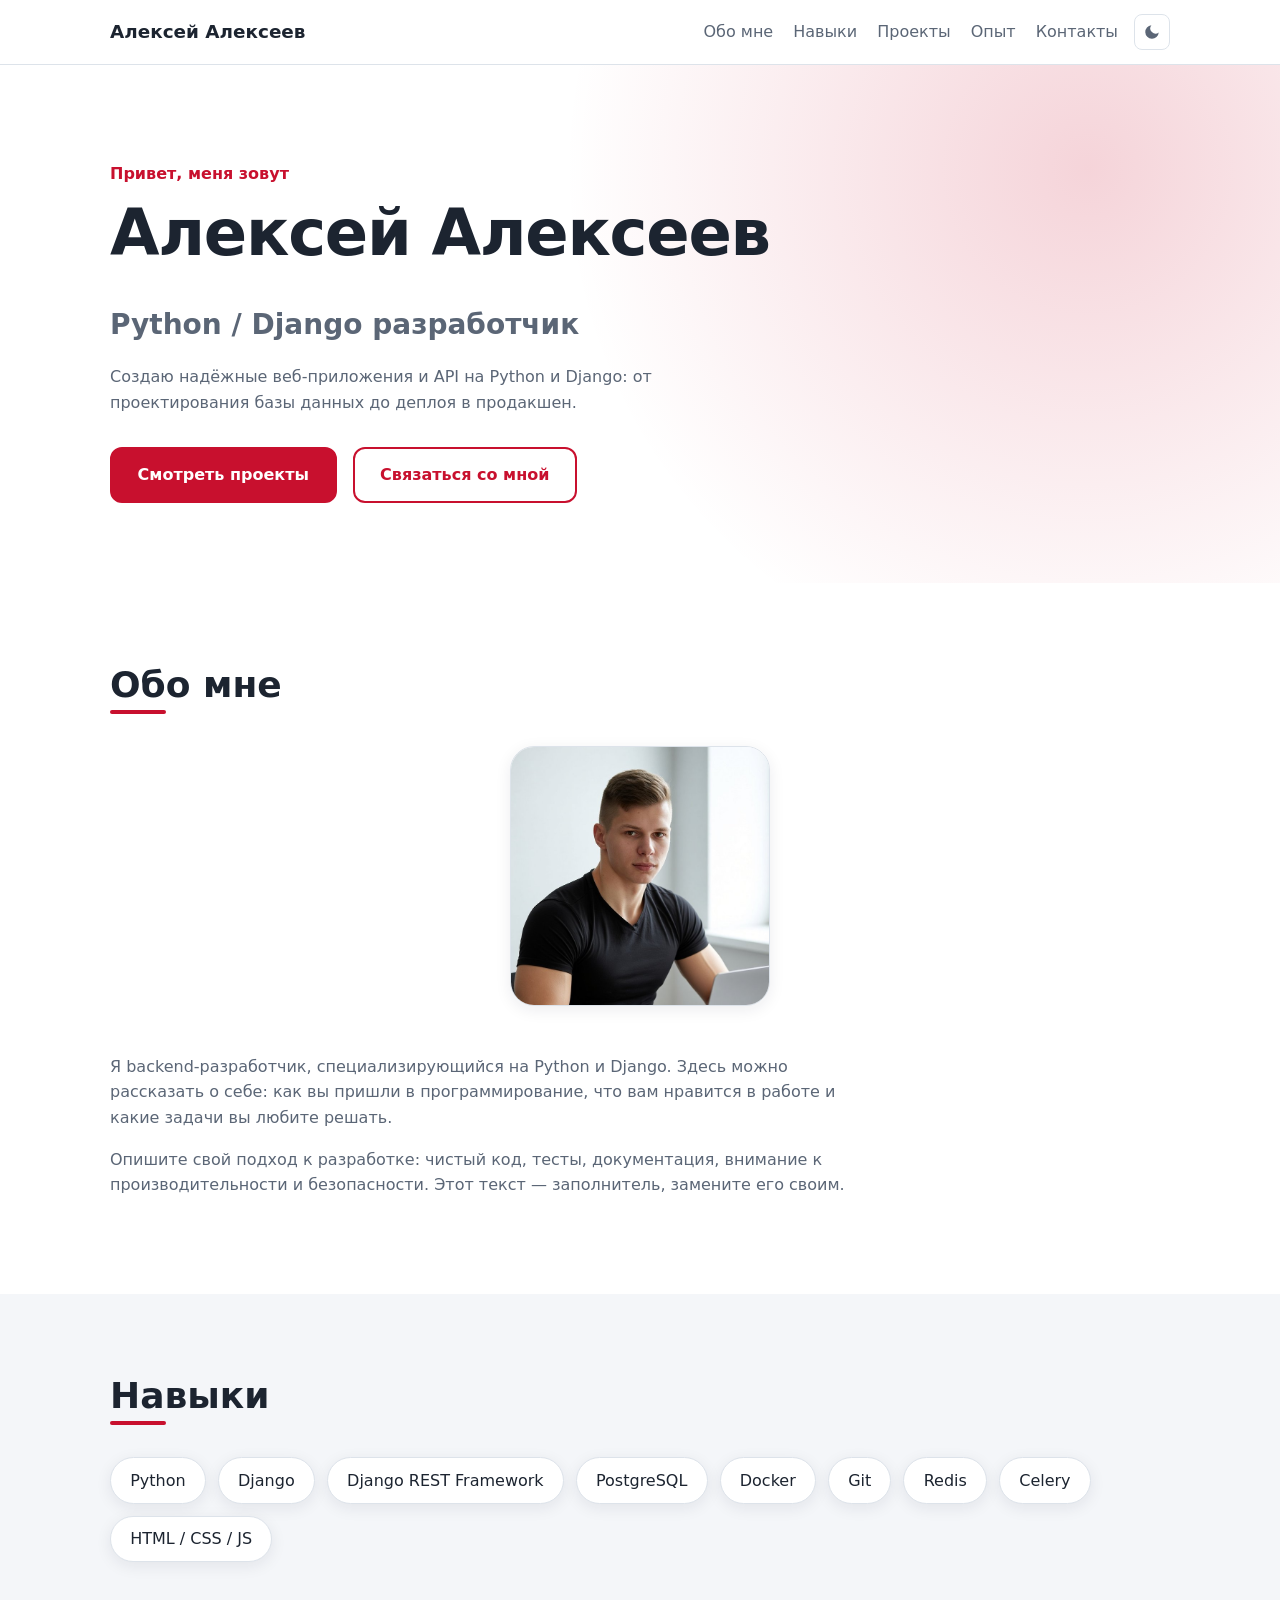
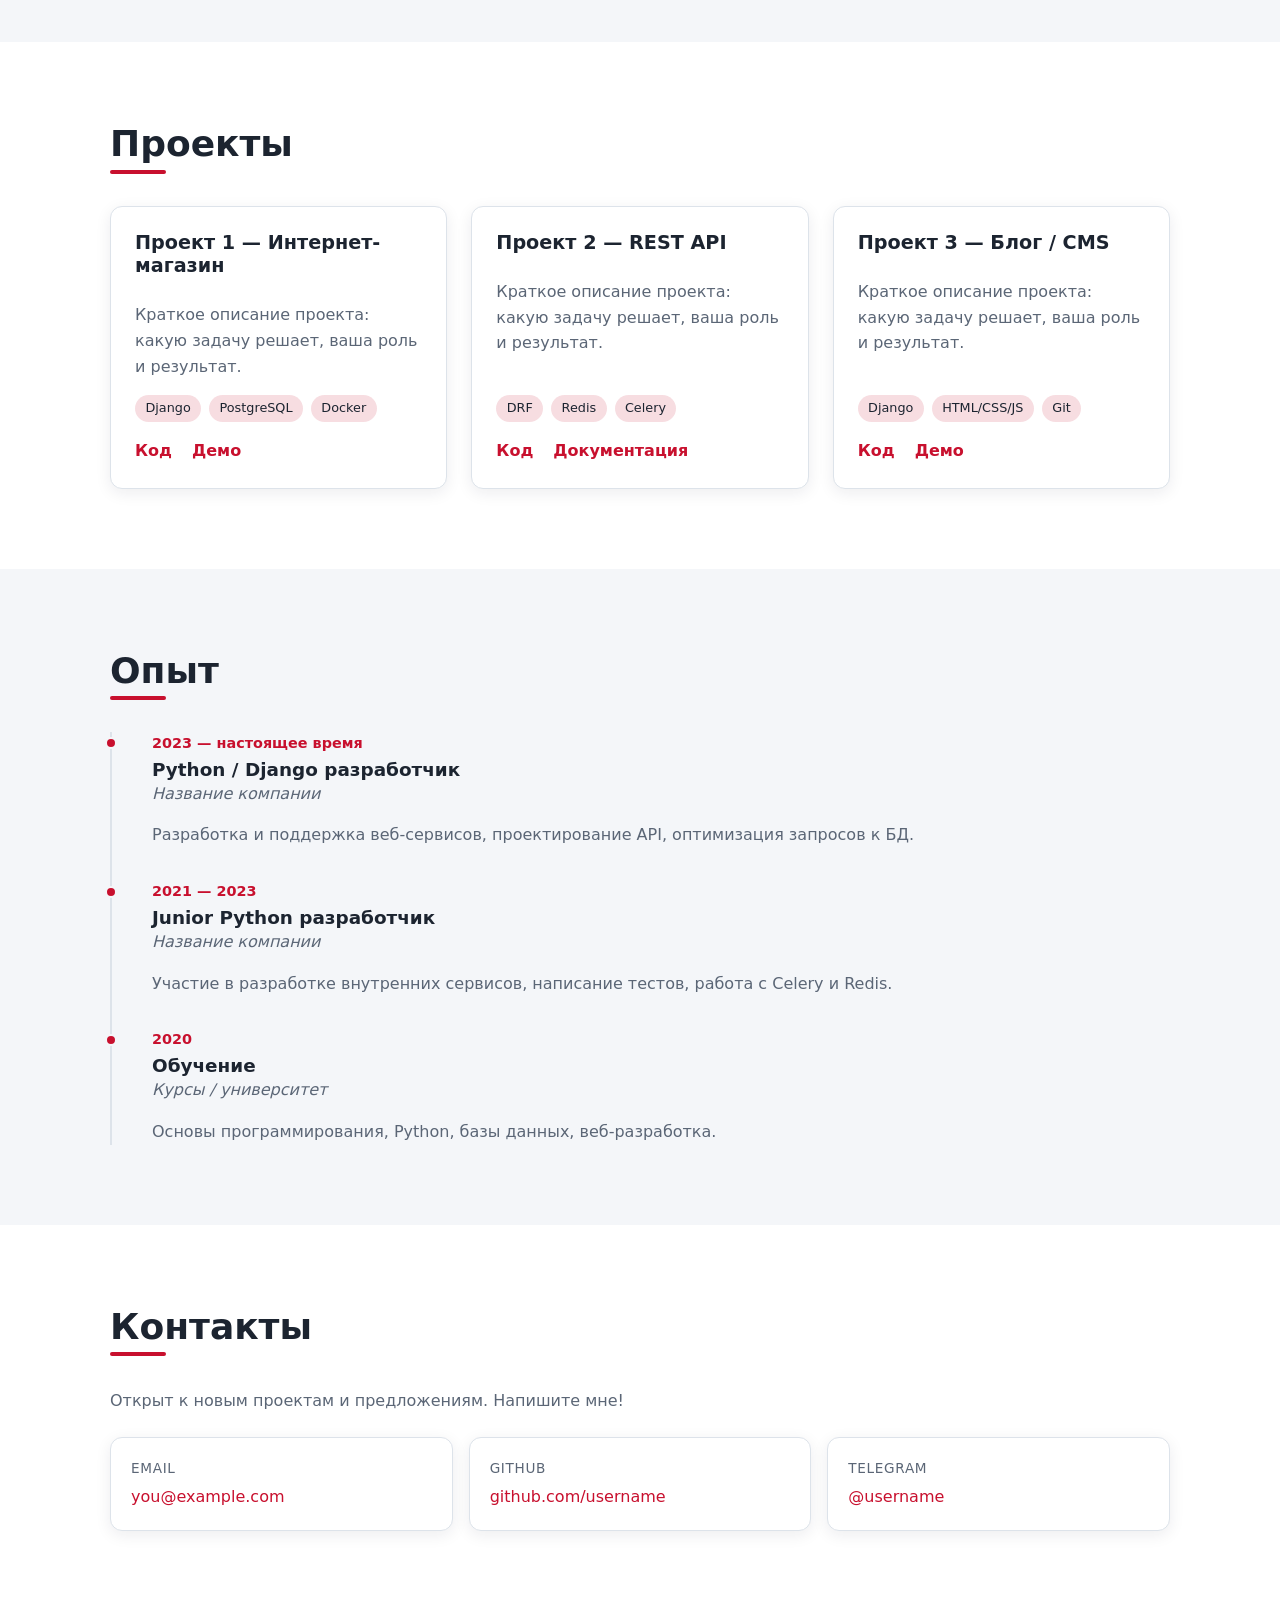
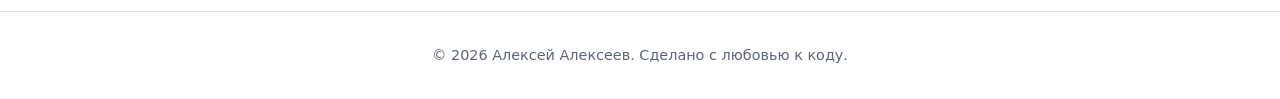
==== index.html @ c1280d0c "Убрать центрирование текста в разделе «Обо мне»" ====
<!DOCTYPE html>
<html lang="ru">
<head>
    <meta charset="UTF-8">
    <meta name="viewport" content="width=device-width, initial-scale=1.0">
    <meta name="description" content="Портфолио Алексей Алексеев — Python / Django разработчик">
    <meta name="color-scheme" content="light dark">
    <title>Алексей Алексеев — Python / Django разработчик</title>
    <script>
        (function () {
            try {
                var t = localStorage.getItem('theme');
                if (t === 'light' || t === 'dark') document.documentElement.setAttribute('data-theme', t);
            } catch (e) {}
        })();
    </script>
    <link rel="stylesheet" href="static/css/style.css?v=6">
</head>
<body>
    <a class="skip-link" href="#main">Перейти к содержимому</a>

    <header class="site-header">
        <nav class="nav container" aria-label="Основная навигация">
            <a class="nav__logo" href="#top">Алексей Алексеев</a>
            <div class="nav__right">
            <ul class="nav__links">
                <li><a href="#about">Обо мне</a></li>
                <li><a href="#skills">Навыки</a></li>
                <li><a href="#projects">Проекты</a></li>
                <li><a href="#experience">Опыт</a></li>
                <li><a href="#contacts">Контакты</a></li>
            </ul>
            <button class="theme-toggle" id="theme-toggle" type="button" aria-label="Переключить тему" title="Переключить тему"></button>
            </div>
        </nav>
    </header>

    <main id="main">
        <!-- Hero -->
        <section class="hero" id="top" aria-labelledby="hero-title">
            <div class="container hero__inner">
                <p class="hero__greeting">Привет, меня зовут</p>
                <h1 id="hero-title" class="hero__title">Алексей Алексеев</h1>
                <p class="hero__subtitle">Python / Django разработчик</p>
                <p class="hero__text">
                    Создаю надёжные веб-приложения и API на Python и Django: от проектирования базы данных до деплоя в продакшен.
                </p>
                <div class="hero__actions">
                    <a class="btn btn--primary" href="#projects">Смотреть проекты</a>
                    <a class="btn btn--outline" href="#contacts">Связаться со мной</a>
                </div>
            </div>
        </section>

        <!-- Обо мне -->
        <section class="section" id="about" aria-labelledby="about-title">
            <div class="container about">
                <h2 id="about-title" class="section__title">Обо мне</h2>
                <div class="about__layout">
                <figure class="about__photo">
                    <img src="static/img/photo.jpg" alt="Фото: Алексей Алексеев" width="260" height="260" loading="lazy">
                </figure>
                <div class="about__content">
                    <p>
                        Я backend-разработчик, специализирующийся на Python и Django. Здесь можно
                        рассказать о себе: как вы пришли в программирование, что вам нравится в работе
                        и какие задачи вы любите решать.
                    </p>
                    <p>
                        Опишите свой подход к разработке: чистый код, тесты, документация,
                        внимание к производительности и безопасности. Этот текст — заполнитель,
                        замените его своим.
                    </p>
                </div>
                </div>
            </div>
        </section>

        <!-- Навыки -->
        <section class="section section--alt" id="skills" aria-labelledby="skills-title">
            <div class="container">
                <h2 id="skills-title" class="section__title">Навыки</h2>
                <ul class="skills" role="list">
                    <li class="skill">Python</li>
                    <li class="skill">Django</li>
                    <li class="skill">Django REST Framework</li>
                    <li class="skill">PostgreSQL</li>
                    <li class="skill">Docker</li>
                    <li class="skill">Git</li>
                    <li class="skill">Redis</li>
                    <li class="skill">Celery</li>
                    <li class="skill">HTML / CSS / JS</li>
                </ul>
            </div>
        </section>

        <!-- Проекты -->
        <section class="section" id="projects" aria-labelledby="projects-title">
            <div class="container">
                <h2 id="projects-title" class="section__title">Проекты</h2>
                <div class="projects">
                    <article class="card">
                        <h3 class="card__title">Проект 1 — Интернет-магазин</h3>
                        <p class="card__text">
                            Краткое описание проекта: какую задачу решает, ваша роль и результат.
                        </p>
                        <ul class="card__tags" aria-label="Технологии">
                            <li>Django</li><li>PostgreSQL</li><li>Docker</li>
                        </ul>
                        <div class="card__links">
                            <a href="#" aria-label="Код проекта 1 на GitHub">Код</a>
                            <a href="#" aria-label="Демо проекта 1">Демо</a>
                        </div>
                    </article>
                    <article class="card">
                        <h3 class="card__title">Проект 2 — REST API</h3>
                        <p class="card__text">
                            Краткое описание проекта: какую задачу решает, ваша роль и результат.
                        </p>
                        <ul class="card__tags" aria-label="Технологии">
                            <li>DRF</li><li>Redis</li><li>Celery</li>
                        </ul>
                        <div class="card__links">
                            <a href="#" aria-label="Код проекта 2 на GitHub">Код</a>
                            <a href="#" aria-label="Документация проекта 2">Документация</a>
                        </div>
                    </article>
                    <article class="card">
                        <h3 class="card__title">Проект 3 — Блог / CMS</h3>
                        <p class="card__text">
                            Краткое описание проекта: какую задачу решает, ваша роль и результат.
                        </p>
                        <ul class="card__tags" aria-label="Технологии">
                            <li>Django</li><li>HTML/CSS/JS</li><li>Git</li>
                        </ul>
                        <div class="card__links">
                            <a href="#" aria-label="Код проекта 3 на GitHub">Код</a>
                            <a href="#" aria-label="Демо проекта 3">Демо</a>
                        </div>
                    </article>
                </div>
            </div>
        </section>

        <!-- Опыт -->
        <section class="section section--alt" id="experience" aria-labelledby="experience-title">
            <div class="container">
                <h2 id="experience-title" class="section__title">Опыт</h2>
                <ol class="timeline">
                    <li class="timeline__item">
                        <p class="timeline__date"><time datetime="2023">2023</time> — настоящее время</p>
                        <h3 class="timeline__role">Python / Django разработчик</h3>
                        <p class="timeline__company">Название компании</p>
                        <p>Разработка и поддержка веб-сервисов, проектирование API, оптимизация запросов к БД.</p>
                    </li>
                    <li class="timeline__item">
                        <p class="timeline__date"><time datetime="2021">2021</time> — <time datetime="2023">2023</time></p>
                        <h3 class="timeline__role">Junior Python разработчик</h3>
                        <p class="timeline__company">Название компании</p>
                        <p>Участие в разработке внутренних сервисов, написание тестов, работа с Celery и Redis.</p>
                    </li>
                    <li class="timeline__item">
                        <p class="timeline__date"><time datetime="2020">2020</time></p>
                        <h3 class="timeline__role">Обучение</h3>
                        <p class="timeline__company">Курсы / университет</p>
                        <p>Основы программирования, Python, базы данных, веб-разработка.</p>
                    </li>
                </ol>
            </div>
        </section>

        <!-- Контакты -->
        <section class="section" id="contacts" aria-labelledby="contacts-title">
            <div class="container contacts">
                <h2 id="contacts-title" class="section__title">Контакты</h2>
                <p class="contacts__text">Открыт к новым проектам и предложениям. Напишите мне!</p>
                <ul class="contacts__list" role="list">
                    <li>
                        <span class="contacts__label">Email</span>
                        <a href="mailto:you@example.com">you@example.com</a>
                    </li>
                    <li>
                        <span class="contacts__label">GitHub</span>
                        <a href="https://github.com/username" target="_blank" rel="noopener noreferrer">github.com/username</a>
                    </li>
                    <li>
                        <span class="contacts__label">Telegram</span>
                        <a href="https://t.me/username" target="_blank" rel="noopener noreferrer">@username</a>
                    </li>
                </ul>
            </div>
        </section>
    </main>

    <footer class="site-footer">
        <div class="container">
            <p>&copy; 2026 Алексей Алексеев. Сделано с любовью к коду.</p>
        </div>
    </footer>
    <script>
        (function () {
            var root = document.documentElement;
            var btn = document.getElementById('theme-toggle');
            var MOON = '<svg viewBox="0 0 24 24" width="18" height="18" aria-hidden="true" focusable="false"><path fill="currentColor" d="M21 12.8A9 9 0 1 1 11.2 3a7 7 0 0 0 9.8 9.8z"/></svg>';
            var SUN = '<svg viewBox="0 0 24 24" width="18" height="18" aria-hidden="true" focusable="false"><circle cx="12" cy="12" r="4.5" fill="currentColor"/><g stroke="currentColor" stroke-width="2" stroke-linecap="round"><path d="M12 2.5v2.5M12 19v2.5M2.5 12H5M19 12h2.5M5.3 5.3l1.8 1.8M16.9 16.9l1.8 1.8M5.3 18.7l1.8-1.8M16.9 7.1l1.8-1.8"/></g></svg>';
            var mq = window.matchMedia('(prefers-color-scheme: dark)');
            function current() {
                return root.getAttribute('data-theme') || (mq.matches ? 'dark' : 'light');
            }
            function render() {
                var dark = current() === 'dark';
                btn.innerHTML = dark ? SUN : MOON;
                btn.setAttribute('aria-label', dark ? 'Включить светлую тему' : 'Включить тёмную тему');
                btn.title = btn.getAttribute('aria-label');
            }
            btn.addEventListener('click', function () {
                var next = current() === 'dark' ? 'light' : 'dark';
                root.setAttribute('data-theme', next);
                try { localStorage.setItem('theme', next); } catch (e) {}
                render();
            });
            mq.addEventListener && mq.addEventListener('change', render);
            render();
        })();
    </script>
</body>
</html>
---- static/css/style.css ----
/* ===== Переменные и темы ===== */
:root {
    --bg: #ffffff;
    --bg-alt: #f4f6f9;
    --surface: #ffffff;
    --text: #1c2430;
    --text-muted: #5b6676;
    --accent: #c8102e;          /* красный */
    --accent-hover: #9b0c23;
    --accent-contrast: #ffffff;
    --border: #dde3ea;
    --shadow: 0 4px 16px rgba(20, 30, 50, 0.08);
    --radius: 12px;
    --max-width: 1100px;
    --header-h: 64px;
    font-family: system-ui, -apple-system, "Segoe UI", Roboto, "Helvetica Neue", Arial, sans-serif;
}

/* Тема по умолчанию берётся из системы; кнопка в шапке задаёт её вручную через data-theme */
@media (prefers-color-scheme: dark) {
    :root:not([data-theme="light"]) {
        --bg: #0f141a;
        --bg-alt: #151c24;
        --surface: #1a222c;
        --text: #e6ebf1;
        --text-muted: #9aa6b4;
        --accent: #ff3b30;
        --accent-hover: #ff6a61;
        --accent-contrast: #ffffff;
        --border: #2a3542;
        --shadow: 0 4px 16px rgba(0, 0, 0, 0.35);
    }
}

:root[data-theme="dark"] {
    --bg: #0f141a;
    --bg-alt: #151c24;
    --surface: #1a222c;
    --text: #e6ebf1;
    --text-muted: #9aa6b4;
    --accent: #ff3b30;
    --accent-hover: #ff6a61;
    --accent-contrast: #ffffff;
    --border: #2a3542;
    --shadow: 0 4px 16px rgba(0, 0, 0, 0.35);
}

:root[data-theme="light"] { color-scheme: light; }
:root[data-theme="dark"] { color-scheme: dark; }

.nav__right { display: flex; align-items: center; gap: 1rem; flex-wrap: wrap; }

.theme-toggle {
    display: inline-flex;
    align-items: center;
    justify-content: center;
    width: 2.25rem;
    height: 2.25rem;
    padding: 0;
    color: var(--text-muted);
    background: transparent;
    border: 1px solid var(--border);
    border-radius: 8px;
    cursor: pointer;
    transition: color 0.2s, border-color 0.2s, background 0.2s;
}
.theme-toggle:hover { color: var(--accent); border-color: var(--accent); }
.theme-toggle svg { display: block; }

/* ===== Базовые стили ===== */
*, *::before, *::after { box-sizing: border-box; }

html { scroll-behavior: smooth; scroll-padding-top: var(--header-h); }

@media (prefers-reduced-motion: reduce) {
    html { scroll-behavior: auto; }
    * { transition: none !important; }
}

body {
    margin: 0;
    background: var(--bg);
    color: var(--text);
    line-height: 1.6;
    font-size: 1rem;
}

img { max-width: 100%; display: block; }

a { color: var(--accent); text-decoration: none; }
a:hover { color: var(--accent-hover); text-decoration: underline; }

:focus-visible {
    outline: 3px solid var(--accent);
    outline-offset: 3px;
    border-radius: 4px;
}

h1, h2, h3 { line-height: 1.2; margin: 0 0 0.5em; }

.container {
    width: 100%;
    max-width: var(--max-width);
    margin: 0 auto;
    padding: 0 1.25rem;
}

.skip-link {
    position: absolute;
    left: 1rem;
    top: -100px;
    padding: 0.5rem 1rem;
    background: var(--accent);
    color: var(--accent-contrast);
    border-radius: var(--radius);
    z-index: 100;
}
.skip-link:focus { top: 1rem; }

/* ===== Навигация ===== */
.site-header {
    position: sticky;
    top: 0;
    z-index: 50;
    background: color-mix(in srgb, var(--bg) 85%, transparent);
    backdrop-filter: blur(8px);
    -webkit-backdrop-filter: blur(8px);
    border-bottom: 1px solid var(--border);
}

.nav {
    display: flex;
    align-items: center;
    justify-content: space-between;
    gap: 1rem;
    min-height: var(--header-h);
    flex-wrap: wrap;
}

.nav__logo {
    font-weight: 700;
    font-size: 1.15rem;
    color: var(--text);
}

.nav__links {
    display: flex;
    flex-wrap: wrap;
    gap: 0.25rem 1.25rem;
    list-style: none;
    margin: 0;
    padding: 0;
}

.nav__links a {
    color: var(--text-muted);
    font-weight: 500;
}
.nav__links a:hover { color: var(--accent); text-decoration: none; }

/* ===== Hero ===== */
.hero {
    padding: 6rem 0 5rem;
    background:
        radial-gradient(circle at 85% 20%, color-mix(in srgb, var(--accent) 18%, transparent), transparent 45%),
        var(--bg);
}

.hero__greeting {
    color: var(--accent);
    font-weight: 600;
    margin: 0 0 0.5rem;
}

.hero__title {
    font-size: clamp(2.5rem, 6vw, 4rem);
    letter-spacing: -0.02em;
}

.hero__subtitle {
    font-size: clamp(1.25rem, 3vw, 1.75rem);
    color: var(--text-muted);
    font-weight: 600;
    margin: 0 0 1rem;
}

.hero__text {
    max-width: 600px;
    color: var(--text-muted);
    margin: 0 0 2rem;
}

.hero__actions {
    display: flex;
    flex-wrap: wrap;
    gap: 1rem;
}

/* ===== Кнопки ===== */
.btn {
    display: inline-block;
    padding: 0.8rem 1.6rem;
    border-radius: var(--radius);
    font-weight: 600;
    border: 2px solid var(--accent);
    transition: background 0.2s, color 0.2s, transform 0.2s;
}
.btn:hover { text-decoration: none; transform: translateY(-2px); }

.btn--primary { background: var(--accent); color: var(--accent-contrast); }
.btn--primary:hover { background: var(--accent-hover); border-color: var(--accent-hover); color: var(--accent-contrast); }

.btn--outline { background: transparent; color: var(--accent); }
.btn--outline:hover { background: var(--accent); color: var(--accent-contrast); }

/* ===== Секции ===== */
.section { padding: 5rem 0; }
.section--alt { background: var(--bg-alt); }

.section__title {
    font-size: clamp(1.75rem, 4vw, 2.25rem);
    margin-bottom: 2rem;
    position: relative;
    padding-bottom: 0.5rem;
}
.section__title::after {
    content: "";
    position: absolute;
    left: 0;
    bottom: 0;
    width: 56px;
    height: 4px;
    border-radius: 2px;
    background: var(--accent);
}

.about__layout {
    display: flex;
    flex-direction: column;
    align-items: center;
    gap: 2rem;
}
.about__photo { margin: 0; }
.about__photo img {
    display: block;
    width: 260px;
    height: 260px;
    aspect-ratio: 1 / 1;
    object-fit: cover;
    object-position: center 20%;
    border-radius: 24px;
    border: 1px solid var(--border);
    box-shadow: var(--shadow);
}
.about__content { max-width: 760px; width: 100%; align-self: flex-start; text-align: left; color: var(--text-muted); }


/* ===== Навыки ===== */
.skills {
    display: flex;
    flex-wrap: wrap;
    gap: 0.75rem;
    list-style: none;
    margin: 0;
    padding: 0;
}

.skill {
    padding: 0.6rem 1.2rem;
    background: var(--surface);
    border: 1px solid var(--border);
    border-radius: 999px;
    font-weight: 500;
    box-shadow: var(--shadow);
}

/* ===== Проекты ===== */
.projects {
    display: grid;
    grid-template-columns: repeat(auto-fit, minmax(280px, 1fr));
    gap: 1.5rem;
}

.card {
    display: flex;
    flex-direction: column;
    padding: 1.5rem;
    background: var(--surface);
    border: 1px solid var(--border);
    border-radius: var(--radius);
    box-shadow: var(--shadow);
    transition: transform 0.2s, border-color 0.2s;
}
.card:hover { transform: translateY(-4px); border-color: var(--accent); }

.card__title { font-size: 1.2rem; }
.card__text { color: var(--text-muted); flex-grow: 1; }

.card__tags {
    display: flex;
    flex-wrap: wrap;
    gap: 0.5rem;
    list-style: none;
    margin: 0 0 1rem;
    padding: 0;
}
.card__tags li {
    font-size: 0.8rem;
    padding: 0.2rem 0.65rem;
    border-radius: 999px;
    background: color-mix(in srgb, var(--accent) 14%, transparent);
    color: var(--text);
}

.card__links { display: flex; gap: 1.25rem; font-weight: 600; }

/* ===== Опыт ===== */
.timeline {
    list-style: none;
    margin: 0;
    padding: 0 0 0 1.5rem;
    border-left: 2px solid var(--border);
}

.timeline__item {
    position: relative;
    padding: 0 0 2rem 1rem;
}
.timeline__item:last-child { padding-bottom: 0; }
.timeline__item::before {
    content: "";
    position: absolute;
    left: calc(-1.5rem - 7px);
    top: 0.35rem;
    width: 12px;
    height: 12px;
    border-radius: 50%;
    background: var(--accent);
    border: 2px solid var(--bg-alt);
}

.timeline__date { margin: 0; font-size: 0.9rem; color: var(--accent); font-weight: 600; }
.timeline__role { margin: 0.25rem 0 0; font-size: 1.15rem; }
.timeline__company { margin: 0 0 0.5rem; color: var(--text-muted); font-style: italic; }
.timeline__item p:last-child { margin-bottom: 0; color: var(--text-muted); }

/* ===== Контакты ===== */
.contacts__text { color: var(--text-muted); margin-bottom: 1.5rem; }

.contacts__list {
    display: grid;
    grid-template-columns: repeat(auto-fit, minmax(220px, 1fr));
    gap: 1rem;
    list-style: none;
    margin: 0;
    padding: 0;
}
.contacts__list li {
    padding: 1.25rem;
    background: var(--surface);
    border: 1px solid var(--border);
    border-radius: var(--radius);
    box-shadow: var(--shadow);
    word-break: break-word;
}
.contacts__label {
    display: block;
    font-size: 0.85rem;
    color: var(--text-muted);
    text-transform: uppercase;
    letter-spacing: 0.05em;
    margin-bottom: 0.25rem;
}

/* ===== Футер ===== */
.site-footer {
    padding: 2rem 0;
    border-top: 1px solid var(--border);
    text-align: center;
    color: var(--text-muted);
    font-size: 0.9rem;
}
.site-footer p { margin: 0; }

/* ===== Адаптив ===== */
@media (max-width: 640px) {
    .nav { padding: 0.75rem 1.25rem; justify-content: center; }
    .nav__links { justify-content: center; gap: 0.25rem 1rem; font-size: 0.9rem; }
    .hero { padding: 4rem 0 3rem; }
    .section { padding: 3.5rem 0; }
    .hero__actions .btn { flex: 1 1 100%; text-align: center; }
}
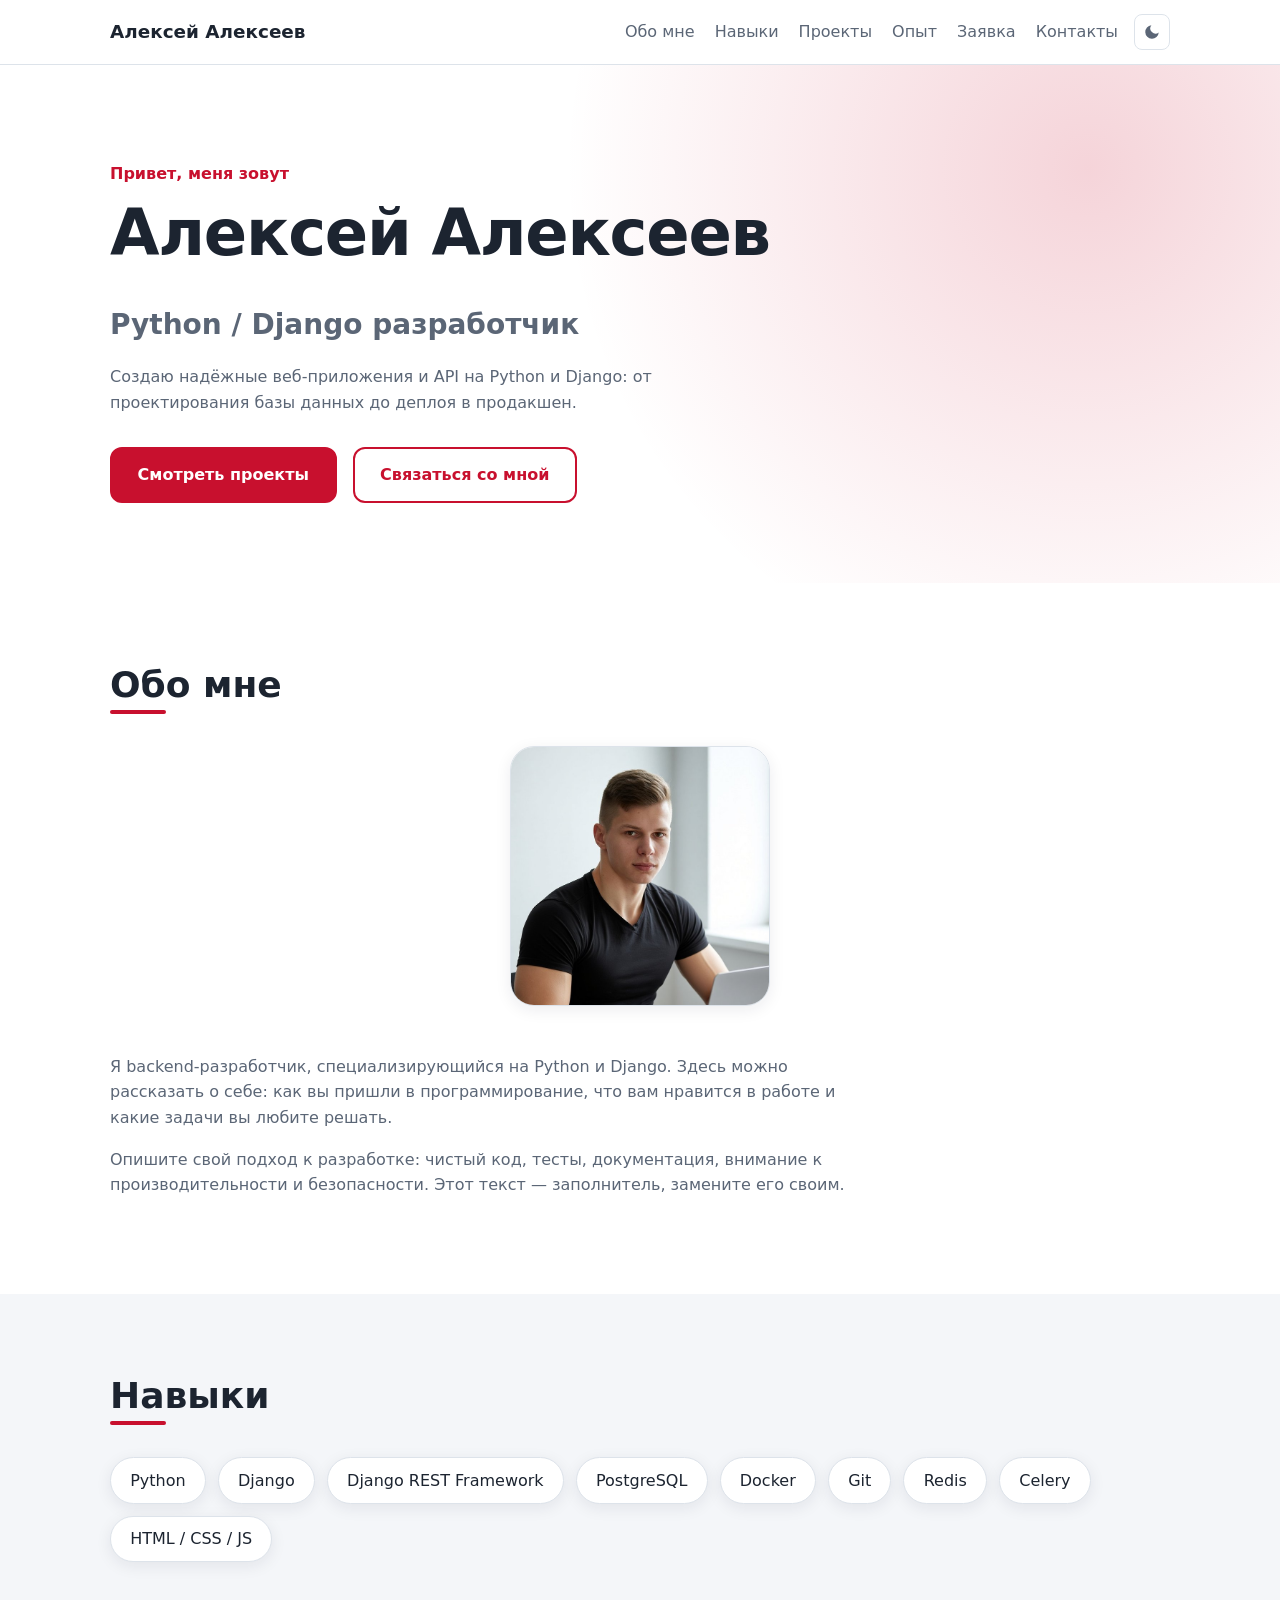
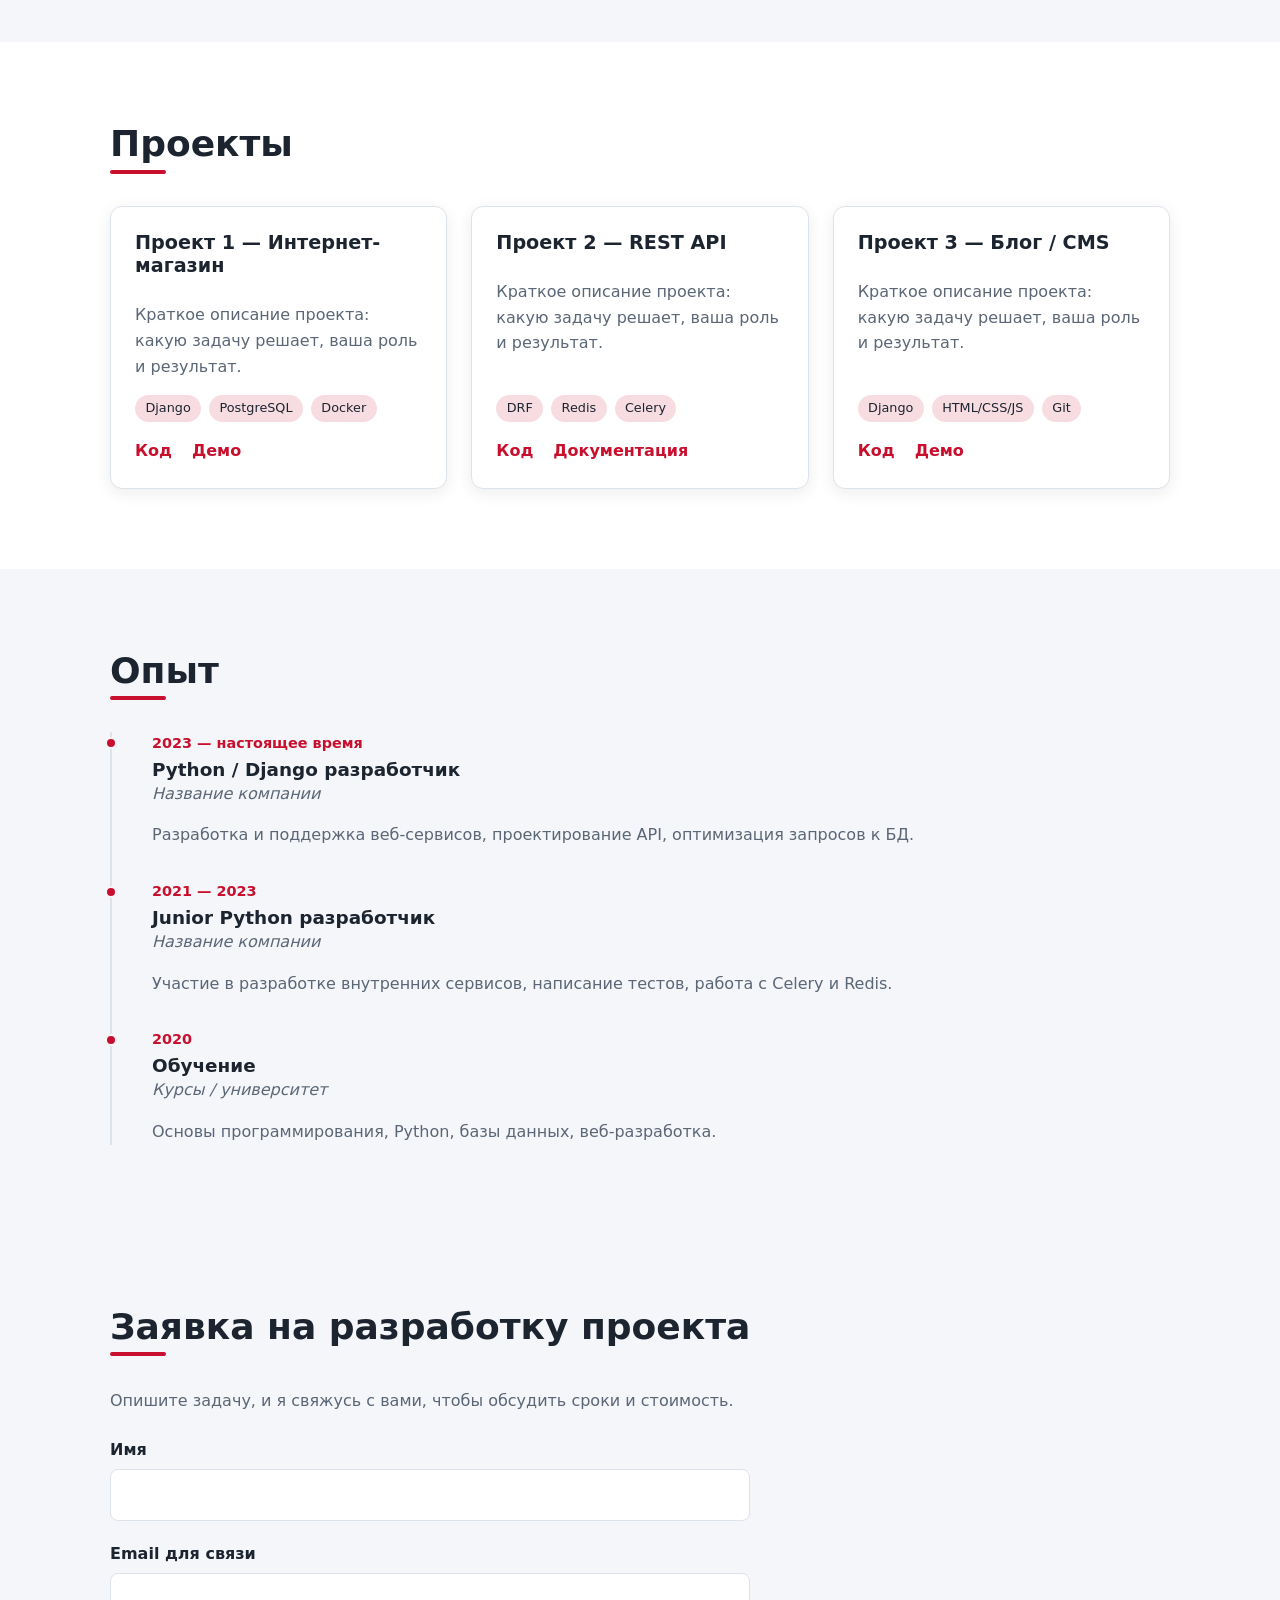
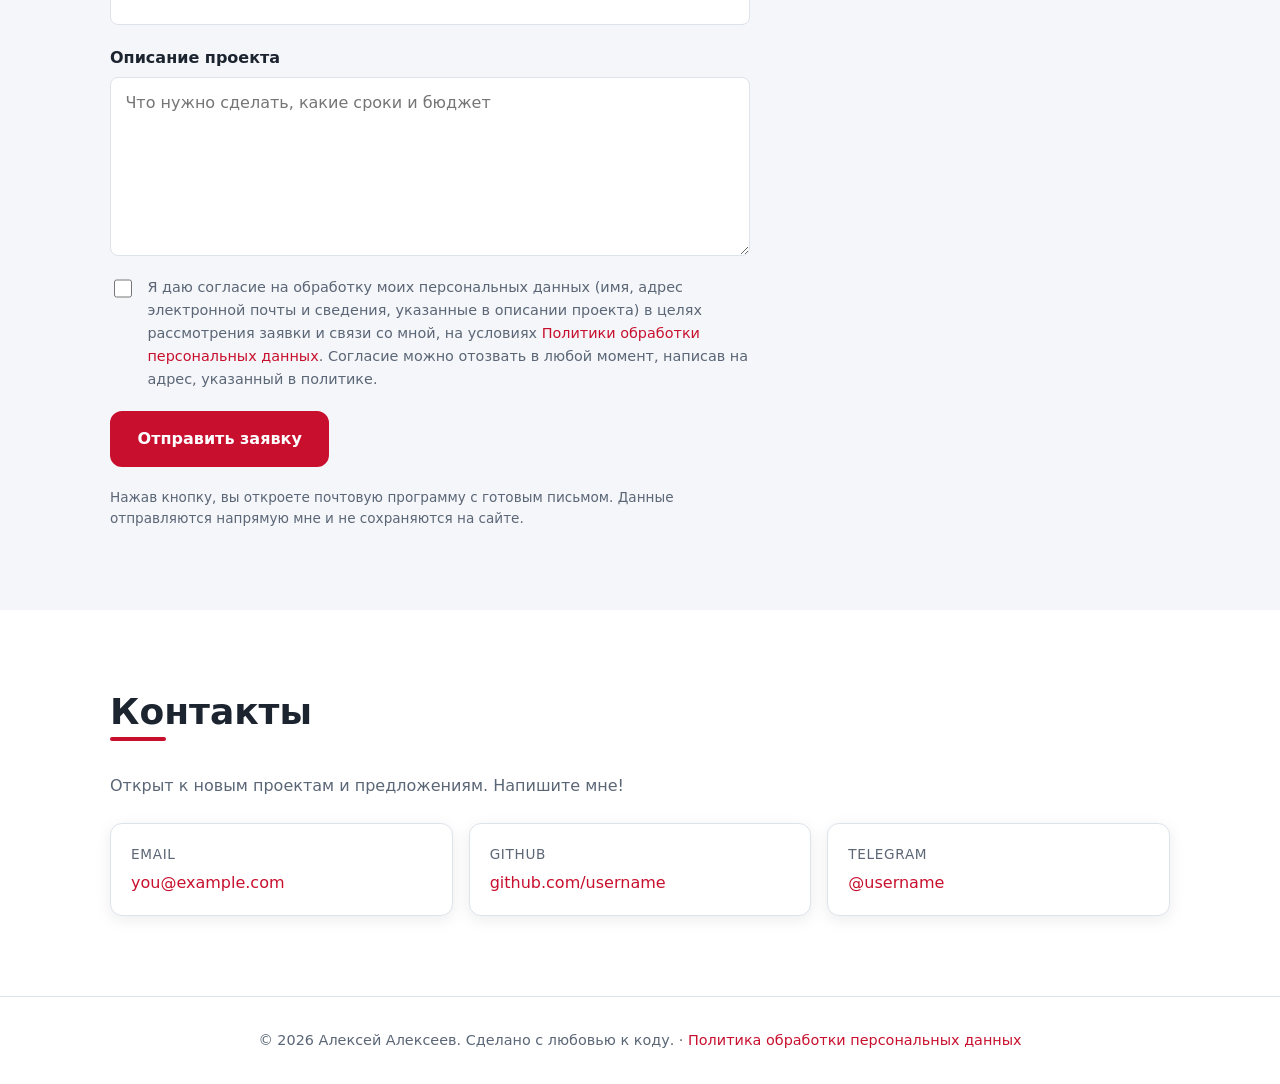
==== commit e2803510: "Добавить форму заявки с согласием на обработку ПД и страницу политики (152-ФЗ)" ====
--- a/index.html
+++ b/index.html
@@ -14,7 +14,7 @@
             } catch (e) {}
         })();
     </script>
-    <link rel="stylesheet" href="static/css/style.css?v=6">
+    <link rel="stylesheet" href="static/css/style.css?v=7">
 </head>
 <body>
     <a class="skip-link" href="#main">Перейти к содержимому</a>
@@ -28,6 +28,7 @@
                 <li><a href="#skills">Навыки</a></li>
                 <li><a href="#projects">Проекты</a></li>
                 <li><a href="#experience">Опыт</a></li>
+                <li><a href="#request">Заявка</a></li>
                 <li><a href="#contacts">Контакты</a></li>
             </ul>
             <button class="theme-toggle" id="theme-toggle" type="button" aria-label="Переключить тему" title="Переключить тему"></button>
@@ -169,6 +170,40 @@
             </div>
         </section>
 
+        <!-- Заявка на разработку -->
+        <section class="section section--alt" id="request" aria-labelledby="request-title">
+            <div class="container">
+                <h2 id="request-title" class="section__title">Заявка на разработку проекта</h2>
+                <p class="contacts__text">Опишите задачу, и я свяжусь с вами, чтобы обсудить сроки и стоимость.</p>
+                <form class="request-form" id="request-form" novalidate>
+                    <div class="field">
+                        <label for="rf-name">Имя</label>
+                        <input id="rf-name" name="name" type="text" autocomplete="name" required maxlength="100">
+                    </div>
+                    <div class="field">
+                        <label for="rf-email">Email для связи</label>
+                        <input id="rf-email" name="email" type="email" autocomplete="email" required maxlength="100">
+                    </div>
+                    <div class="field">
+                        <label for="rf-task">Описание проекта</label>
+                        <textarea id="rf-task" name="task" rows="6" required maxlength="3000" placeholder="Что нужно сделать, какие сроки и бюджет"></textarea>
+                    </div>
+                    <div class="field field--consent">
+                        <input id="rf-consent" name="consent" type="checkbox" required>
+                        <label for="rf-consent">
+                            Я даю согласие на обработку моих персональных данных (имя, адрес электронной почты и сведения,
+                            указанные в описании проекта) в целях рассмотрения заявки и связи со мной, на условиях
+                            <a href="privacy.html" target="_blank" rel="noopener">Политики обработки персональных данных</a>.
+                            Согласие можно отозвать в любой момент, написав на адрес, указанный в политике.
+                        </label>
+                    </div>
+                    <p class="form-error" id="rf-error" role="alert" hidden></p>
+                    <button class="btn btn--primary" type="submit">Отправить заявку</button>
+                    <p class="form-note">Нажав кнопку, вы откроете почтовую программу с готовым письмом. Данные отправляются напрямую мне и не сохраняются на сайте.</p>
+                </form>
+            </div>
+        </section>
+
         <!-- Контакты -->
         <section class="section" id="contacts" aria-labelledby="contacts-title">
             <div class="container contacts">
@@ -194,7 +229,7 @@
 
     <footer class="site-footer">
         <div class="container">
-            <p>&copy; 2026 Алексей Алексеев. Сделано с любовью к коду.</p>
+            <p>&copy; 2026 Алексей Алексеев. Сделано с любовью к коду. · <a href="privacy.html">Политика обработки персональных данных</a></p>
         </div>
     </footer>
     <script>
@@ -223,5 +258,29 @@
             render();
         })();
     </script>
+    <script>
+        (function () {
+            var form = document.getElementById('request-form');
+            var err = document.getElementById('rf-error');
+            var TO = 'you@example.com'; // замените на свой адрес
+            form.addEventListener('submit', function (e) {
+                e.preventDefault();
+                var name = form.name.value.trim(), email = form.email.value.trim(), task = form.task.value.trim();
+                err.hidden = true;
+                if (!name || !email || !task || !form.email.validity.valid) {
+                    err.textContent = 'Заполните все поля и укажите корректный email.';
+                    err.hidden = false; return;
+                }
+                if (!form.consent.checked) {
+                    err.textContent = 'Для отправки заявки необходимо согласие на обработку персональных данных.';
+                    err.hidden = false; return;
+                }
+                var body = 'Имя: ' + name + '\nEmail: ' + email + '\n\nОписание проекта:\n' + task +
+                    '\n\nСогласие на обработку персональных данных дано: ' + new Date().toLocaleString('ru-RU');
+                window.location.href = 'mailto:' + TO + '?subject=' + encodeURIComponent('Заявка на разработку проекта') +
+                    '&body=' + encodeURIComponent(body);
+            });
+        })();
+    </script>
 </body>
 </html>
--- a/static/css/style.css
+++ b/static/css/style.css
@@ -390,3 +390,32 @@
     .section { padding: 3.5rem 0; }
     .hero__actions .btn { flex: 1 1 100%; text-align: center; }
 }
+
+/* ===== Форма заявки ===== */
+.request-form { max-width: 640px; display: grid; gap: 1.25rem; }
+.field { display: grid; gap: 0.4rem; }
+.field label { font-weight: 600; }
+.field input[type="text"], .field input[type="email"], .field textarea {
+    width: 100%;
+    padding: 0.75rem 0.9rem;
+    font: inherit;
+    color: var(--text);
+    background: var(--surface);
+    border: 1px solid var(--border);
+    border-radius: 8px;
+}
+.field textarea { resize: vertical; }
+.field input:focus-visible, .field textarea:focus-visible { outline: 2px solid var(--accent); outline-offset: 1px; }
+.field--consent { grid-template-columns: auto 1fr; align-items: start; gap: 0.75rem; }
+.field--consent label { font-weight: 400; font-size: 0.9rem; color: var(--text-muted); }
+.field--consent input { width: 1.15rem; height: 1.15rem; margin-top: 0.2rem; accent-color: var(--accent); }
+.request-form .btn { justify-self: start; cursor: pointer; font: inherit; font-weight: 600; }
+.form-error { margin: 0; color: var(--accent); font-weight: 600; }
+.form-note { margin: 0; font-size: 0.85rem; color: var(--text-muted); }
+
+/* ===== Страница политики ===== */
+.doc { max-width: 820px; padding: 3rem 0 5rem; }
+.doc h1 { font-size: clamp(1.6rem, 4vw, 2.1rem); }
+.doc h2 { font-size: 1.2rem; margin-top: 2rem; }
+.doc p, .doc li { color: var(--text-muted); }
+.doc .todo { color: var(--accent); font-weight: 600; }
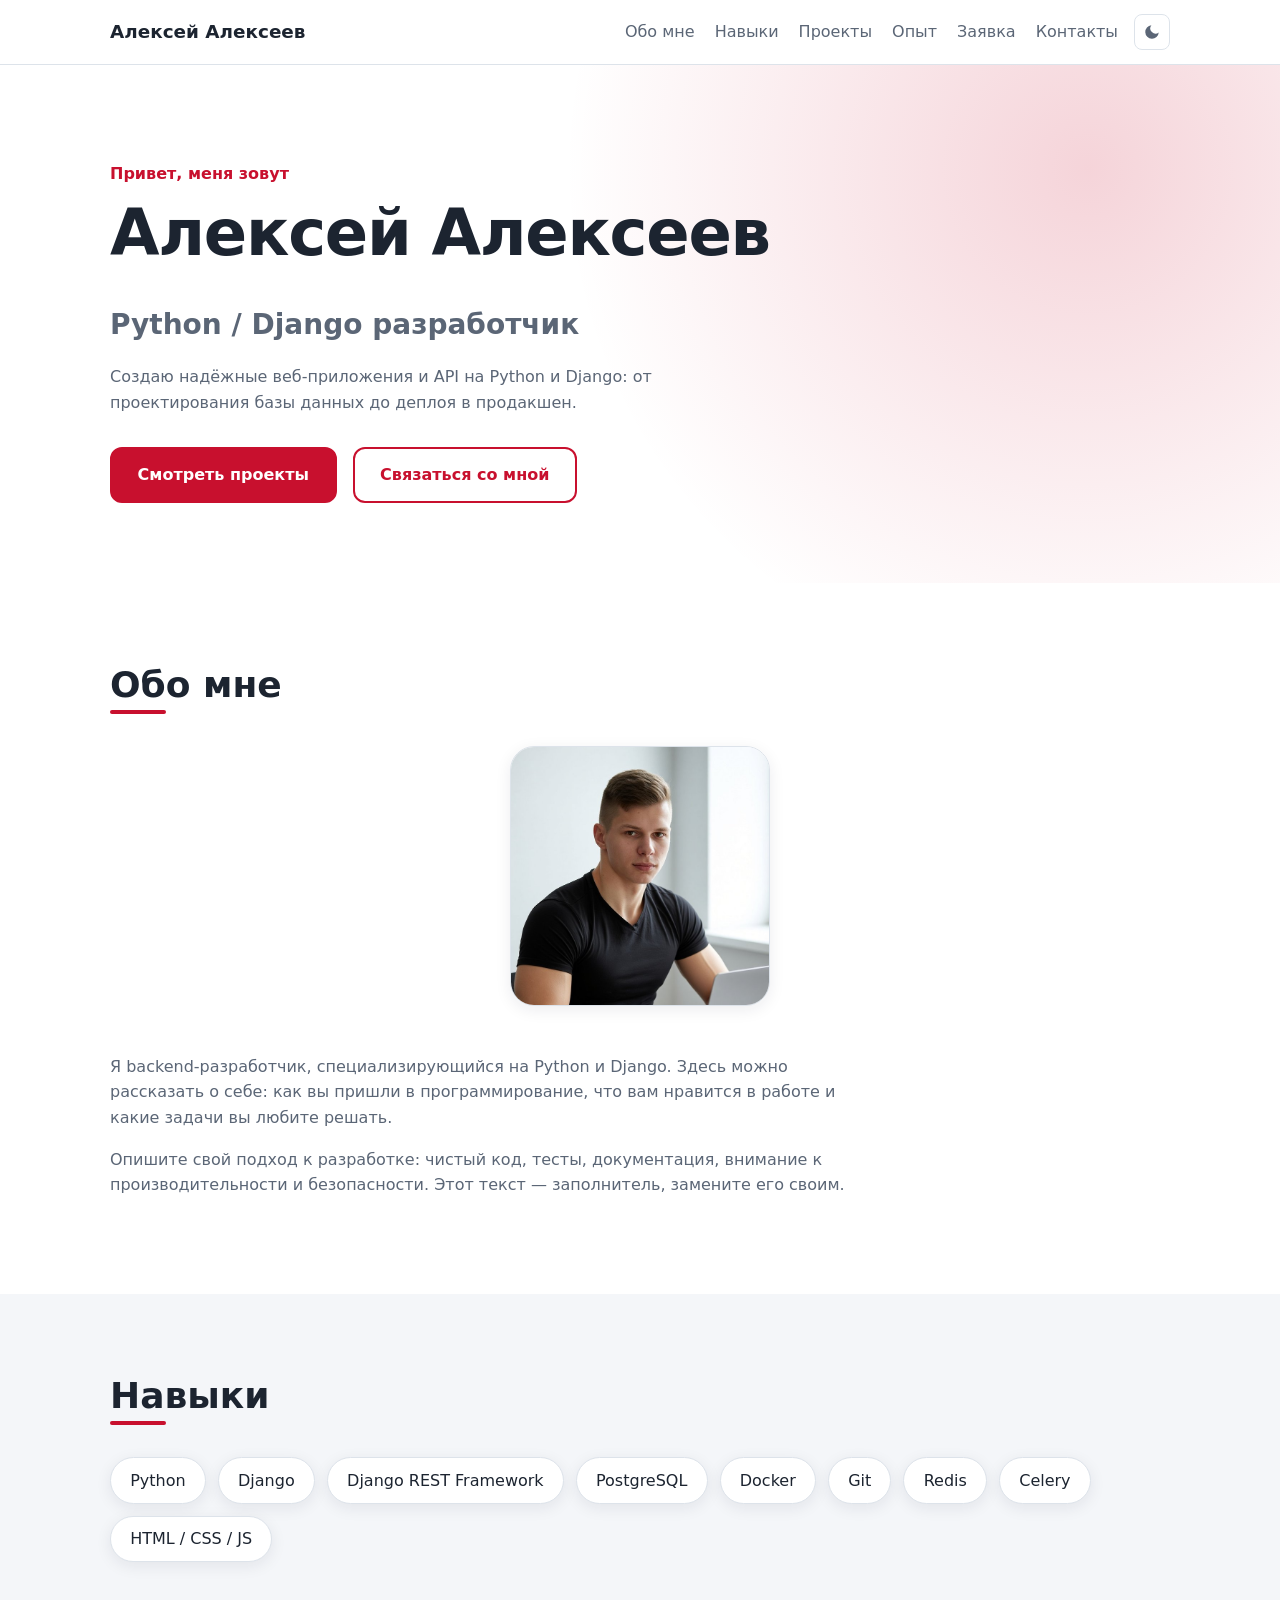
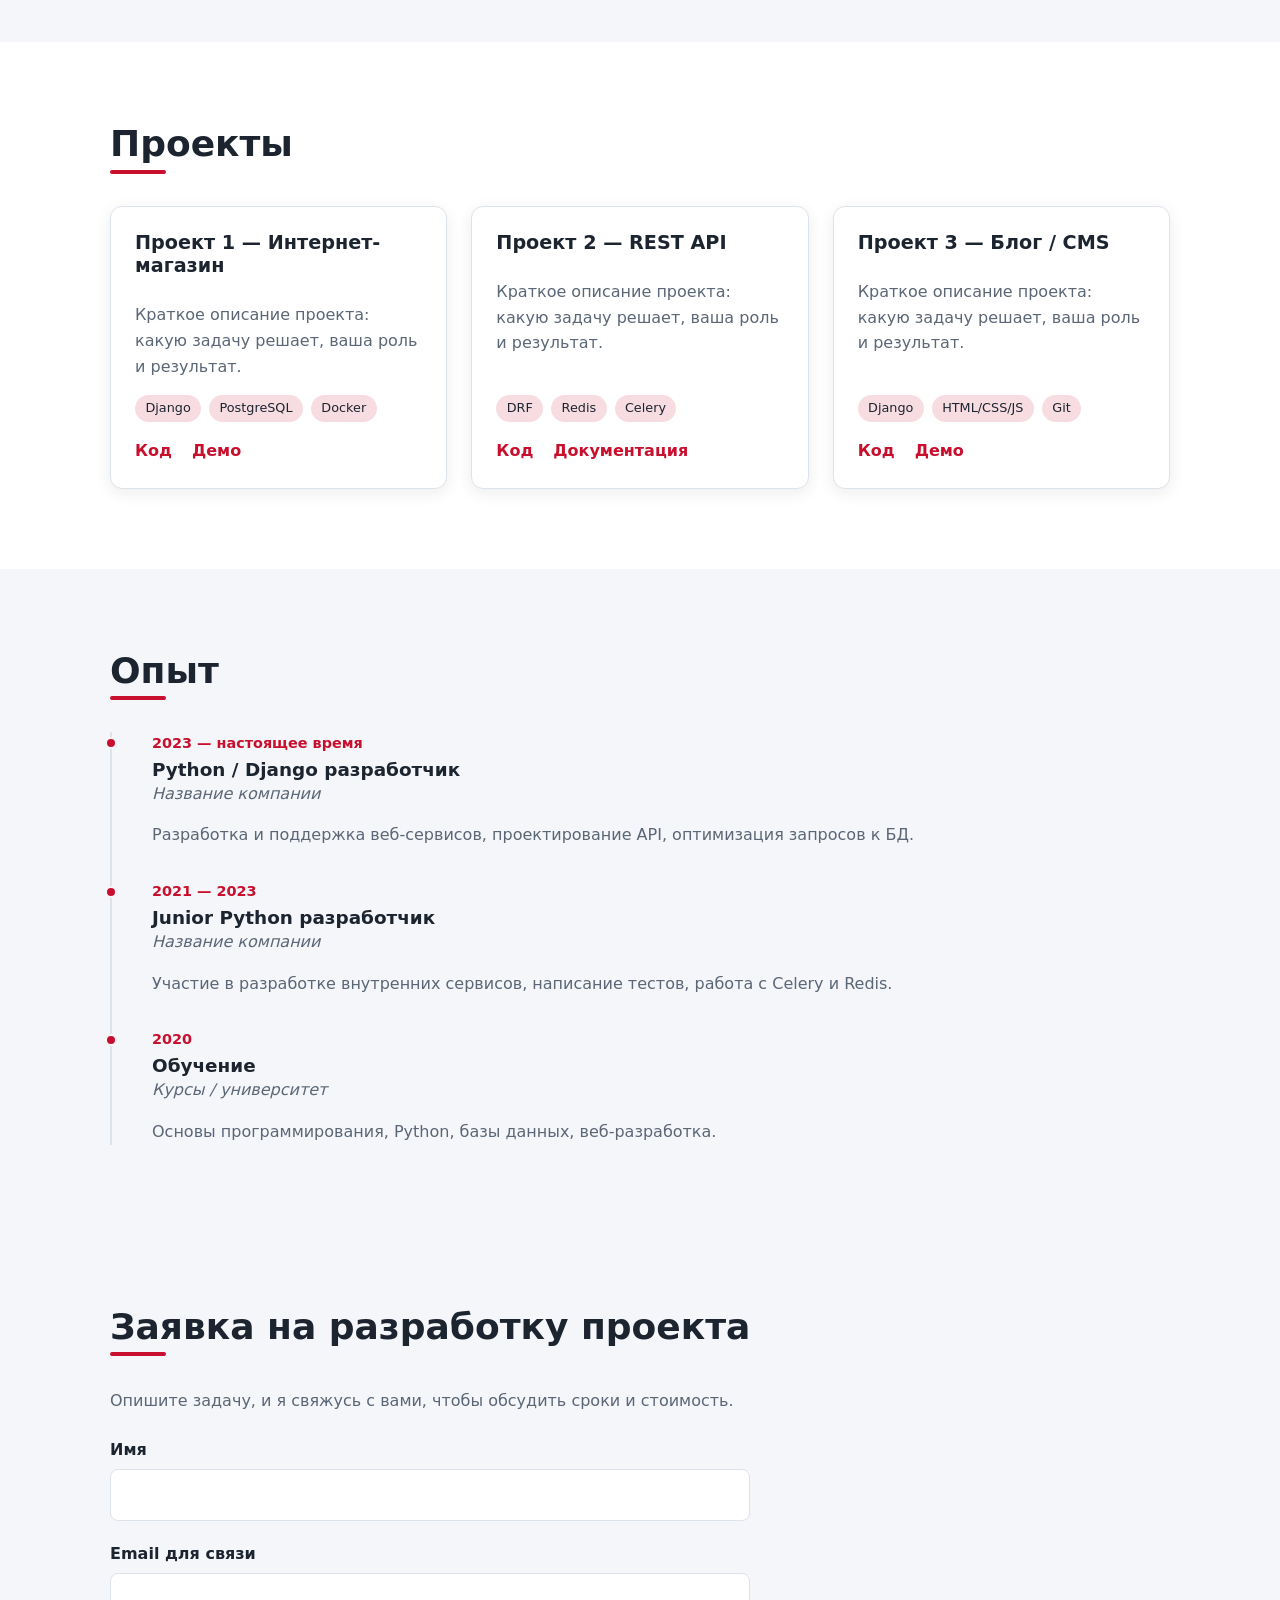
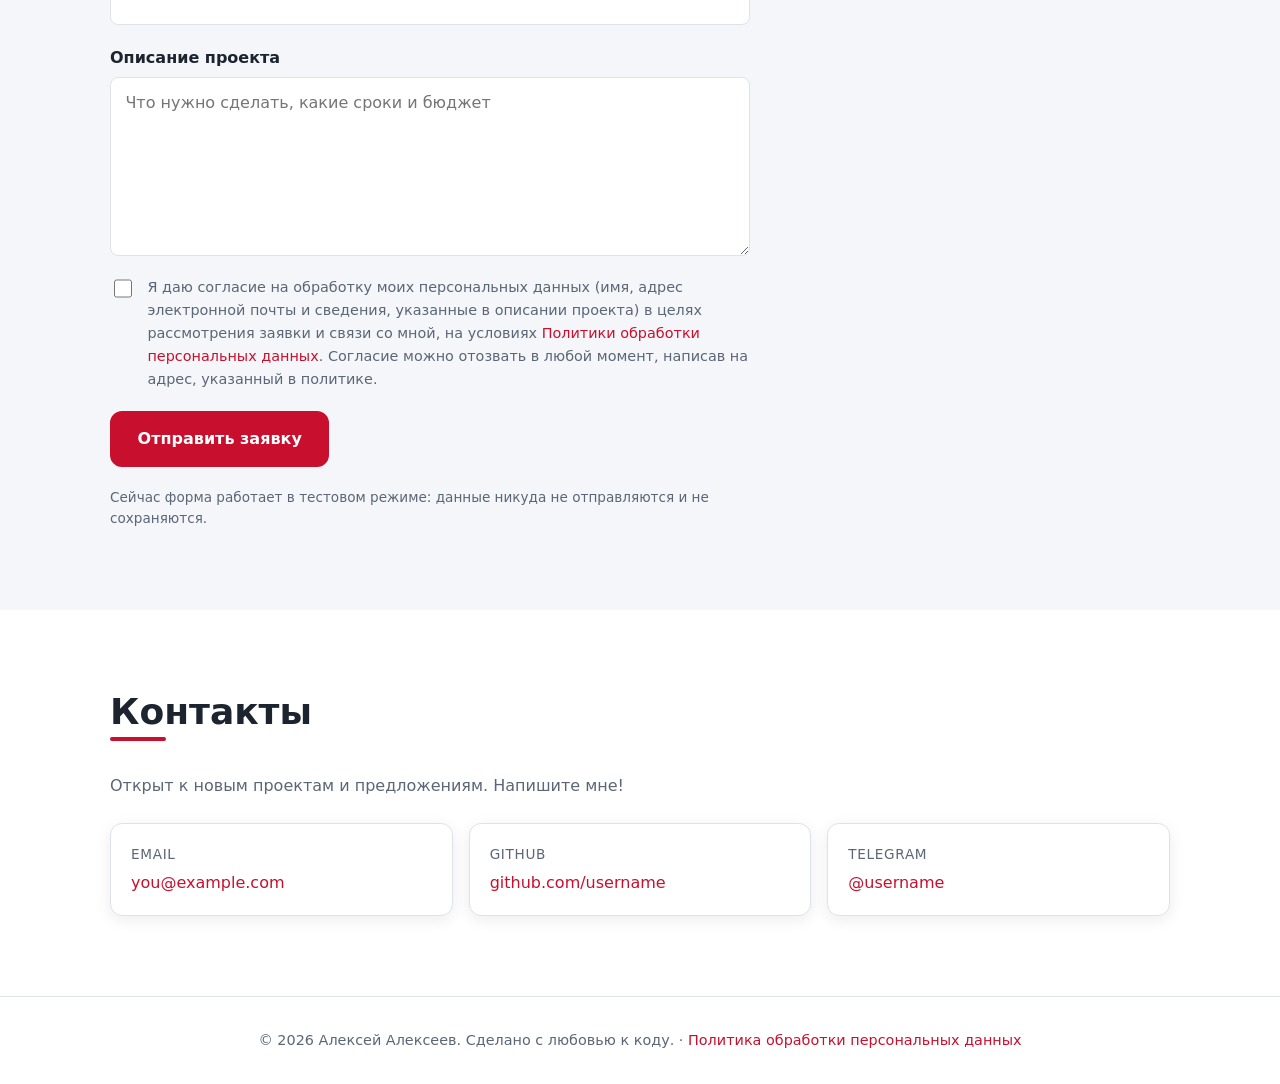
==== commit 19b1a385: "Заменить отправку на почту заглушкой в форме заявки" ====
--- a/index.html
+++ b/index.html
@@ -14,7 +14,7 @@
             } catch (e) {}
         })();
     </script>
-    <link rel="stylesheet" href="static/css/style.css?v=7">
+    <link rel="stylesheet" href="static/css/style.css?v=9">
 </head>
 <body>
     <a class="skip-link" href="#main">Перейти к содержимому</a>
@@ -198,8 +198,9 @@
                         </label>
                     </div>
                     <p class="form-error" id="rf-error" role="alert" hidden></p>
+                    <p class="form-ok" id="rf-ok" role="status" hidden></p>
                     <button class="btn btn--primary" type="submit">Отправить заявку</button>
-                    <p class="form-note">Нажав кнопку, вы откроете почтовую программу с готовым письмом. Данные отправляются напрямую мне и не сохраняются на сайте.</p>
+                    <p class="form-note">Сейчас форма работает в тестовом режиме: данные никуда не отправляются и не сохраняются.</p>
                 </form>
             </div>
         </section>
@@ -262,11 +263,11 @@
         (function () {
             var form = document.getElementById('request-form');
             var err = document.getElementById('rf-error');
-            var TO = 'you@example.com'; // замените на свой адрес
+            var ok = document.getElementById('rf-ok');
             form.addEventListener('submit', function (e) {
                 e.preventDefault();
                 var name = form.name.value.trim(), email = form.email.value.trim(), task = form.task.value.trim();
-                err.hidden = true;
+                err.hidden = true; ok.hidden = true;
                 if (!name || !email || !task || !form.email.validity.valid) {
                     err.textContent = 'Заполните все поля и укажите корректный email.';
                     err.hidden = false; return;
@@ -275,10 +276,11 @@
                     err.textContent = 'Для отправки заявки необходимо согласие на обработку персональных данных.';
                     err.hidden = false; return;
                 }
-                var body = 'Имя: ' + name + '\nEmail: ' + email + '\n\nОписание проекта:\n' + task +
-                    '\n\nСогласие на обработку персональных данных дано: ' + new Date().toLocaleString('ru-RU');
-                window.location.href = 'mailto:' + TO + '?subject=' + encodeURIComponent('Заявка на разработку проекта') +
-                    '&body=' + encodeURIComponent(body);
+                // ЗАГЛУШКА: заявка пока никуда не отправляется.
+                // Когда будет готов приём заявок, отправьте данные здесь.
+                form.reset();
+                ok.textContent = 'Спасибо! Заявка принята (тестовый режим: данные пока никуда не отправляются).';
+                ok.hidden = false;
             });
         })();
     </script>
--- a/static/css/style.css
+++ b/static/css/style.css
@@ -411,6 +411,7 @@
 .field--consent input { width: 1.15rem; height: 1.15rem; margin-top: 0.2rem; accent-color: var(--accent); }
 .request-form .btn { justify-self: start; cursor: pointer; font: inherit; font-weight: 600; }
 .form-error { margin: 0; color: var(--accent); font-weight: 600; }
+.form-ok { margin: 0; color: var(--text); font-weight: 600; }
 .form-note { margin: 0; font-size: 0.85rem; color: var(--text-muted); }
 
 /* ===== Страница политики ===== */
